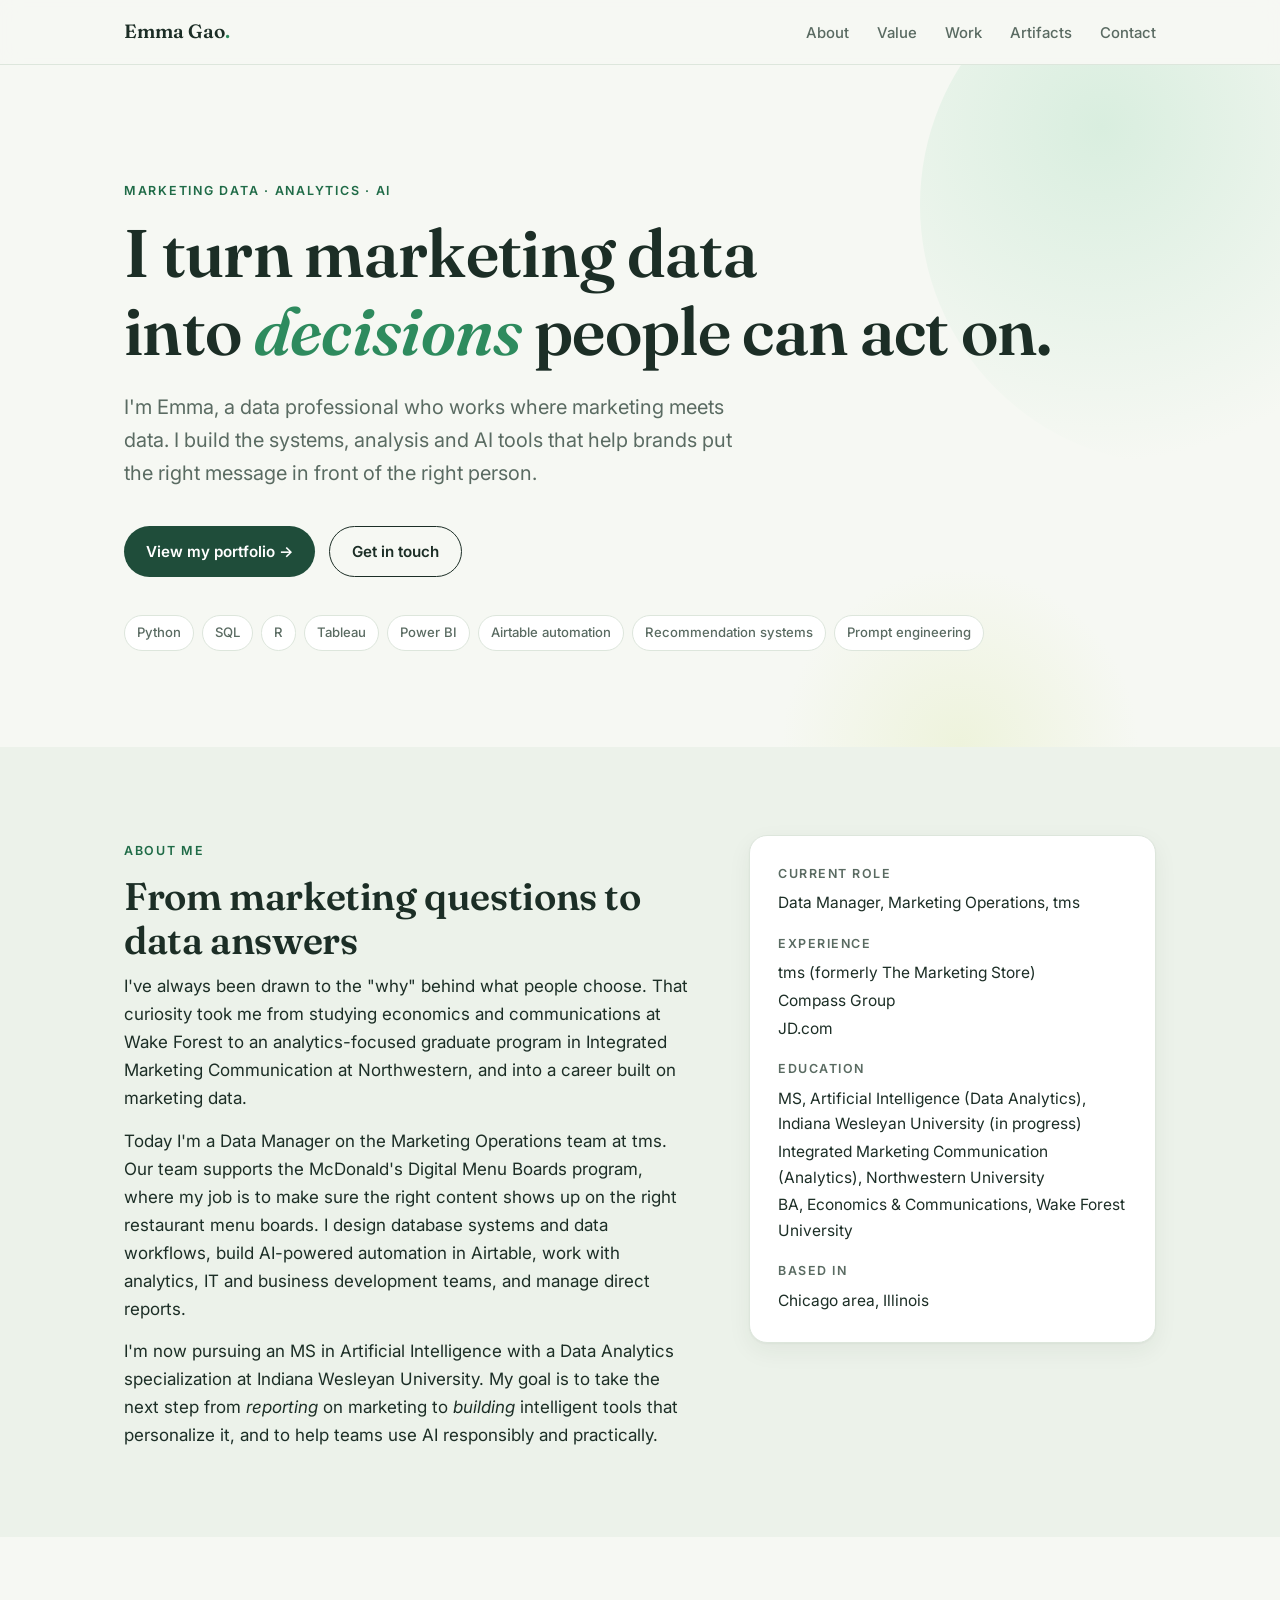
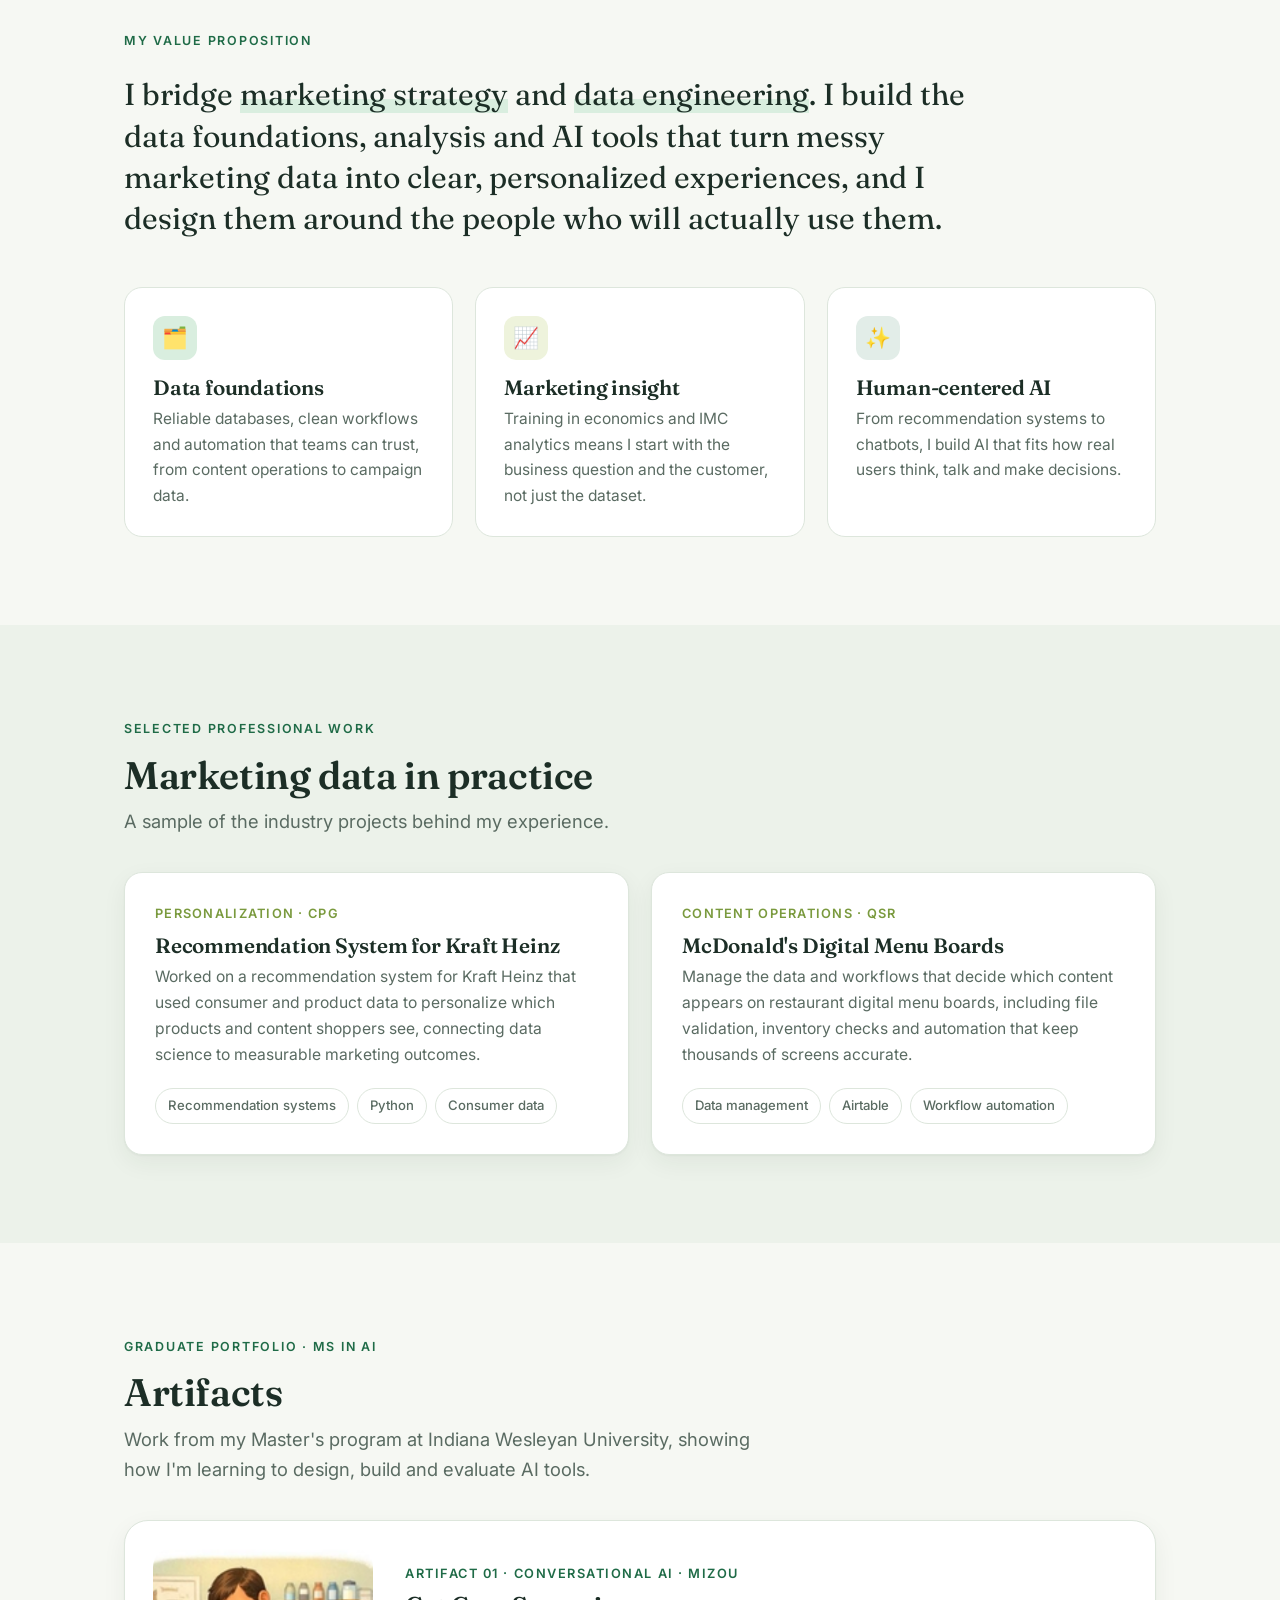
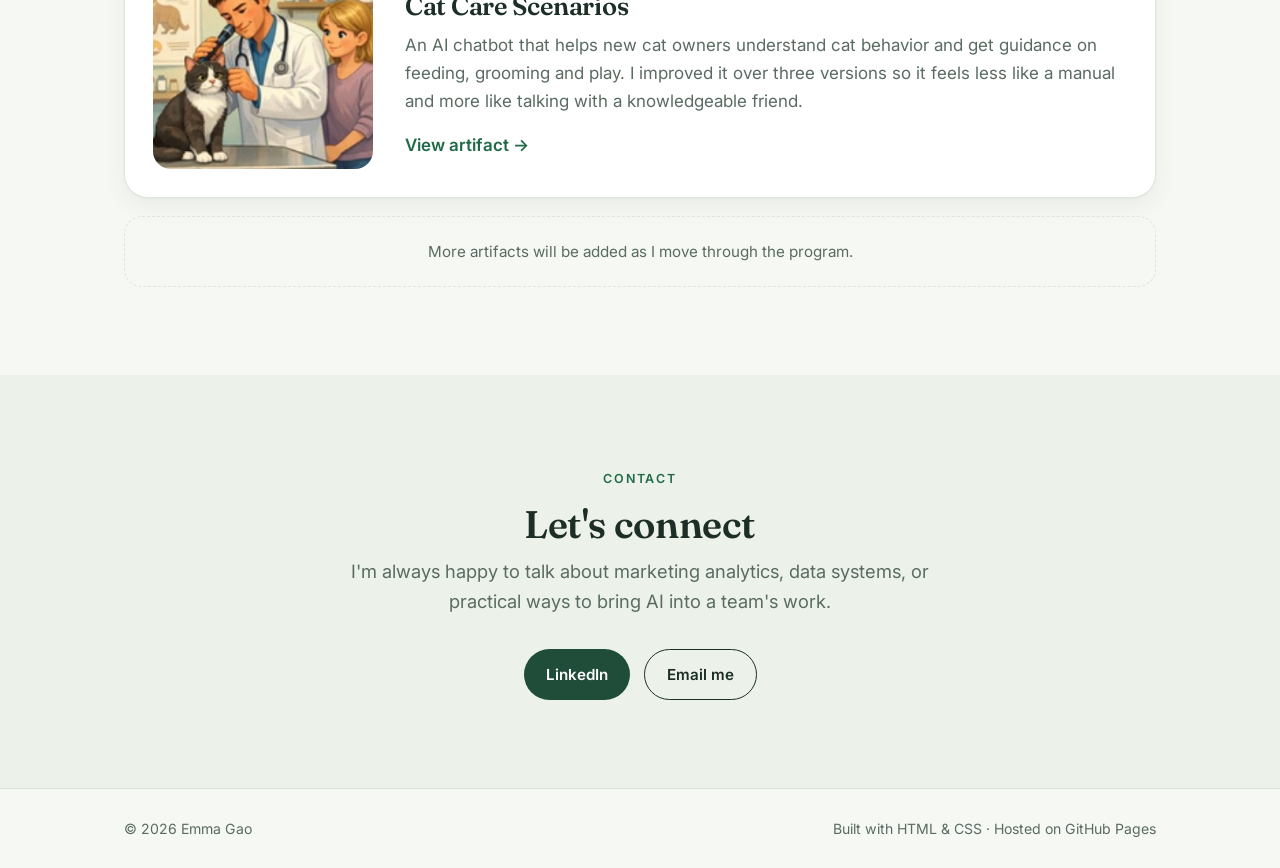
==== index.html @ 6e809ac0 "Add portfolio site with Artifact 1: First-Time Cat Parent Assistant Co-Authored-By: Claude Opus 5.5 " ====
<!DOCTYPE html>
<html lang="en">
<head>
  <meta charset="UTF-8">
  <meta name="viewport" content="width=device-width, initial-scale=1.0">
  <title>Emma Gao — Marketing Data & AI</title>
  <meta name="description" content="Emma Gao — data professional specializing in marketing analytics, data systems, and practical AI.">
  <link rel="preconnect" href="https://fonts.googleapis.com">
  <link rel="preconnect" href="https://fonts.gstatic.com" crossorigin>
  <link href="https://fonts.googleapis.com/css2?family=Fraunces:ital,opsz,wght@0,9..144,500;0,9..144,600;1,9..144,500&family=Inter:wght@400;500;600;700&display=swap" rel="stylesheet">
  <link rel="stylesheet" href="assets/style.css">
</head>
<body>

  <nav class="nav">
    <div class="wrap">
      <a href="#" class="brand">Emma Gao<span>.</span></a>
      <ul>
        <li><a href="#about">About</a></li>
        <li><a href="#value">Value</a></li>
        <li><a href="#work">Work</a></li>
        <li><a href="#artifacts">Artifacts</a></li>
        <li><a href="#contact">Contact</a></li>
      </ul>
    </div>
  </nav>

  <!-- ============ HERO ============ -->
  <header class="hero">
    <div class="wrap">
      <span class="eyebrow">Marketing Data · Analytics · AI</span>
      <h1>I turn marketing data<br>into <em>decisions</em> people can act on.</h1>
      <p class="lead">I'm Emma, a data professional who works where marketing meets data. I build the systems, analysis and AI tools that help brands put the right message in front of the right person.</p>
      <div class="actions">
        <a href="#artifacts" class="btn btn-primary">View my portfolio →</a>
        <a href="#contact" class="btn btn-ghost">Get in touch</a>
      </div>
      <div class="tags">
        <span class="tag">Python</span>
        <span class="tag">SQL</span>
        <span class="tag">R</span>
        <span class="tag">Tableau</span>
        <span class="tag">Power BI</span>
        <span class="tag">Airtable automation</span>
        <span class="tag">Recommendation systems</span>
        <span class="tag">Prompt engineering</span>
      </div>
    </div>
  </header>

  <!-- ============ ABOUT / BIO ============ -->
  <section id="about" class="alt">
    <div class="wrap about-grid">
      <div>
        <span class="eyebrow">About me</span>
        <h2>From marketing questions to data answers</h2>
        <p>I've always been drawn to the "why" behind what people choose. That curiosity took me from studying economics and communications at Wake Forest to an analytics-focused graduate program in Integrated Marketing Communication at Northwestern, and into a career built on marketing data.</p>
        <p>Today I'm a Data Manager on the Marketing Operations team at tms. Our team supports the McDonald's Digital Menu Boards program, where my job is to make sure the right content shows up on the right restaurant menu boards. I design database systems and data workflows, build AI-powered automation in Airtable, work with analytics, IT and business development teams, and manage direct reports.</p>
        <p>I'm now pursuing an MS in Artificial Intelligence with a Data Analytics specialization at Indiana Wesleyan University. My goal is to take the next step from <em>reporting</em> on marketing to <em>building</em> intelligent tools that personalize it, and to help teams use AI responsibly and practically.</p>
      </div>
      <aside class="facts">
        <h4>Current role</h4>
        <p>Data Manager, Marketing Operations, tms</p>
        <h4>Experience</h4>
        <p>tms (formerly The Marketing Store)</p>
        <p>Compass Group</p>
        <p>JD.com</p>
        <h4>Education</h4>
        <p>MS, Artificial Intelligence (Data Analytics), Indiana Wesleyan University (in progress)</p>
        <p>Integrated Marketing Communication (Analytics), Northwestern University</p>
        <p>BA, Economics &amp; Communications, Wake Forest University</p>
        <h4>Based in</h4>
        <p>Chicago area, Illinois</p>
      </aside>
    </div>
  </section>

  <!-- ============ VALUE PROPOSITION ============ -->
  <section id="value">
    <div class="wrap">
      <span class="eyebrow">My value proposition</span>
      <p class="value-statement">I bridge <mark>marketing strategy</mark> and <mark>data engineering</mark>. I build the data foundations, analysis and AI tools that turn messy marketing data into clear, personalized experiences, and I design them around the people who will actually use them.</p>
      <div class="pillars">
        <div class="pillar">
          <div class="icon">🗂️</div>
          <h3>Data foundations</h3>
          <p>Reliable databases, clean workflows and automation that teams can trust, from content operations to campaign data.</p>
        </div>
        <div class="pillar">
          <div class="icon">📈</div>
          <h3>Marketing insight</h3>
          <p>Training in economics and IMC analytics means I start with the business question and the customer, not just the dataset.</p>
        </div>
        <div class="pillar">
          <div class="icon">✨</div>
          <h3>Human-centered AI</h3>
          <p>From recommendation systems to chatbots, I build AI that fits how real users think, talk and make decisions.</p>
        </div>
      </div>
    </div>
  </section>

  <!-- ============ PROFESSIONAL WORK ============ -->
  <section id="work" class="alt">
    <div class="wrap">
      <span class="eyebrow">Selected professional work</span>
      <h2>Marketing data in practice</h2>
      <p class="lead">A sample of the industry projects behind my experience.</p>
      <div class="grid-2">
        <article class="card">
          <span class="meta">Personalization · CPG</span>
          <h3>Recommendation System for Kraft Heinz</h3>
          <p>Worked on a recommendation system for Kraft Heinz that used consumer and product data to personalize which products and content shoppers see, connecting data science to measurable marketing outcomes.</p>
          <div class="tags"><span class="tag">Recommendation systems</span><span class="tag">Python</span><span class="tag">Consumer data</span></div>
        </article>
        <article class="card">
          <span class="meta">Content Operations · QSR</span>
          <h3>McDonald's Digital Menu Boards</h3>
          <p>Manage the data and workflows that decide which content appears on restaurant digital menu boards, including file validation, inventory checks and automation that keep thousands of screens accurate.</p>
          <div class="tags"><span class="tag">Data management</span><span class="tag">Airtable</span><span class="tag">Workflow automation</span></div>
        </article>
      </div>
    </div>
  </section>

  <!-- ============ ARTIFACTS ============ -->
  <section id="artifacts">
    <div class="wrap">
      <span class="eyebrow">Graduate portfolio · MS in AI</span>
      <h2>Artifacts</h2>
      <p class="lead">Work from my Master's program at Indiana Wesleyan University, showing how I'm learning to design, build and evaluate AI tools.</p>

      <a href="artifacts/cat-care-bot.html" class="artifact-card">
        <div class="artifact-art" aria-hidden="true" style="background-image:url(images/cat-bot-thumb.png);background-size:cover;background-position:center"></div>
        <div>
          <span class="num">Artifact 01 · Conversational AI · Mizou</span>
          <h3>Cat Care Scenarios</h3>
          <p>An AI chatbot that helps new cat owners understand cat behavior and get guidance on feeding, grooming and play. I improved it over three versions so it feels less like a manual and more like talking with a knowledgeable friend.</p>
          <span class="more">View artifact →</span>
        </div>
      </a>

      <div class="coming">More artifacts will be added as I move through the program.</div>
    </div>
  </section>

  <!-- ============ CONTACT ============ -->
  <section id="contact" class="alt contact">
    <div class="wrap">
      <span class="eyebrow">Contact</span>
      <h2>Let's connect</h2>
      <p class="lead">I'm always happy to talk about marketing analytics, data systems, or practical ways to bring AI into a team's work.</p>
      <div class="actions">
        <!-- TODO: replace with your LinkedIn URL and email address -->
        <a href="https://www.linkedin.com/in/YOUR-LINKEDIN" class="btn btn-primary" target="_blank" rel="noopener">LinkedIn</a>
        <a href="mailto:YOUR-EMAIL@example.com" class="btn btn-ghost">Email me</a>
      </div>
    </div>
  </section>

  <footer>
    <div class="wrap">
      <span>© 2026 Emma Gao</span>
      <span>Built with HTML &amp; CSS · Hosted on GitHub Pages</span>
    </div>
  </footer>

</body>
</html>
---- assets/style.css ----
/* ============ Emma Gao — Portfolio ============ */
:root {
  --bg: #F6F8F3;
  --bg-alt: #ECF2EA;
  --card: #FFFFFF;
  --ink: #1C2E26;
  --muted: #5A6B62;
  --line: #DDE6DC;
  --accent: #2E8B5E;
  --accent-dark: #1F6B47;
  --accent-soft: #D9EEDF;
  --sage: #7A9A3E;
  --sage-soft: #EEF3DC;
  --radius: 18px;
  --shadow: 0 1px 2px rgba(28,46,38,.04), 0 8px 24px rgba(28,46,38,.06);
  --max: 1080px;
}

* { box-sizing: border-box; margin: 0; padding: 0; }
html { scroll-behavior: smooth; }
body {
  font-family: "Inter", system-ui, -apple-system, "Segoe UI", sans-serif;
  background: var(--bg);
  color: var(--ink);
  line-height: 1.65;
  font-size: 17px;
  -webkit-font-smoothing: antialiased;
}
img { max-width: 100%; display: block; }
a { color: var(--accent-dark); text-decoration: none; }
a:hover { text-decoration: underline; }

h1, h2, h3 { font-family: "Fraunces", Georgia, serif; font-weight: 600; line-height: 1.15; letter-spacing: -0.01em; }
h1 { font-size: clamp(2.6rem, 6vw, 4.2rem); }
h2 { font-size: clamp(1.8rem, 3.5vw, 2.4rem); margin-bottom: .6rem; }
h3 { font-size: 1.3rem; margin-bottom: .4rem; }
p + p { margin-top: .9rem; }

.wrap { max-width: var(--max); margin: 0 auto; padding: 0 24px; }
section { padding: 88px 0; }
.alt { background: var(--bg-alt); }

.eyebrow {
  display: inline-block;
  font-size: .78rem; font-weight: 600; letter-spacing: .14em; text-transform: uppercase;
  color: var(--accent-dark);
  margin-bottom: .8rem;
}
.lead { font-size: 1.15rem; color: var(--muted); max-width: 640px; }

/* ---------- Nav ---------- */
.nav {
  position: sticky; top: 0; z-index: 10;
  background: rgba(246,248,243,.88);
  backdrop-filter: blur(10px);
  border-bottom: 1px solid var(--line);
}
.nav .wrap { display: flex; align-items: center; justify-content: space-between; height: 64px; }
.brand { font-family: "Fraunces", serif; font-weight: 600; font-size: 1.2rem; color: var(--ink); }
.brand span { color: var(--accent); }
.nav ul { display: flex; gap: 28px; list-style: none; }
.nav ul a { color: var(--muted); font-size: .93rem; font-weight: 500; }
.nav ul a:hover { color: var(--ink); text-decoration: none; }

/* ---------- Buttons ---------- */
.btn {
  display: inline-flex; align-items: center; gap: 8px;
  padding: 12px 22px; border-radius: 999px;
  font-weight: 600; font-size: .95rem;
  transition: transform .15s ease, background .15s ease, box-shadow .15s ease;
}
.btn:hover { text-decoration: none; transform: translateY(-1px); }
.btn-primary { background: #1F4D3A; color: #fff; }
.btn-primary:hover { background: #1F6B47; box-shadow: var(--shadow); }
.btn-ghost { border: 1.5px solid var(--ink); color: var(--ink); }
.btn-ghost:hover { background: var(--ink); color: #fff; }

/* ---------- Hero ---------- */
.hero { padding: 110px 0 96px; position: relative; overflow: hidden; }
.hero::before {
  content: ""; position: absolute; right: -160px; top: -120px;
  width: 520px; height: 520px; border-radius: 50%;
  background: radial-gradient(circle at 35% 35%, var(--accent-soft), transparent 70%);
  z-index: -1;
}
.hero::after {
  content: ""; position: absolute; right: 140px; bottom: -180px;
  width: 360px; height: 360px; border-radius: 50%;
  background: radial-gradient(circle, var(--sage-soft), transparent 70%);
  z-index: -1;
}
.hero h1 em { font-style: italic; color: var(--accent); }
.hero .lead { margin: 1.4rem 0 2.2rem; font-size: 1.25rem; }
.hero .actions { display: flex; gap: 14px; flex-wrap: wrap; }
.tags { display: flex; flex-wrap: wrap; gap: 8px; margin-top: 2.4rem; }
.tag {
  font-size: .82rem; font-weight: 500; color: var(--muted);
  background: var(--card); border: 1px solid var(--line);
  padding: 6px 12px; border-radius: 999px;
}

/* ---------- About ---------- */
.about-grid { display: grid; grid-template-columns: 1.4fr 1fr; gap: 56px; align-items: start; }
.facts { background: var(--card); border: 1px solid var(--line); border-radius: var(--radius); padding: 28px; box-shadow: var(--shadow); }
.facts h4 { font-size: .78rem; letter-spacing: .12em; text-transform: uppercase; color: var(--muted); margin: 18px 0 6px; font-weight: 600; }
.facts h4:first-child { margin-top: 0; }
.facts p { font-size: .97rem; margin: 0; }
.facts p + p { margin-top: 2px; }

/* ---------- Value prop ---------- */
.value-statement {
  font-family: "Fraunces", serif; font-size: clamp(1.4rem, 2.6vw, 1.9rem);
  line-height: 1.35; max-width: 860px; margin: .6rem 0 3rem;
}
.value-statement mark { background: linear-gradient(transparent 62%, var(--accent-soft) 62%); color: inherit; }
.pillars { display: grid; grid-template-columns: repeat(3, 1fr); gap: 22px; }
.pillar { background: var(--card); border: 1px solid var(--line); border-radius: var(--radius); padding: 28px; }
.pillar .icon {
  width: 44px; height: 44px; border-radius: 12px;
  display: grid; place-items: center; font-size: 1.3rem;
  background: var(--accent-soft); margin-bottom: 16px;
}
.pillar:nth-child(2) .icon { background: var(--sage-soft); }
.pillar:nth-child(3) .icon { background: #E2EDE8; }
.pillar p { color: var(--muted); font-size: .97rem; }

/* ---------- Cards ---------- */
.grid-2 { display: grid; grid-template-columns: repeat(2, 1fr); gap: 22px; margin-top: 2.2rem; }
.card {
  background: var(--card); border: 1px solid var(--line); border-radius: var(--radius);
  padding: 30px; box-shadow: var(--shadow);
  display: flex; flex-direction: column;
}
.card .meta { font-size: .8rem; font-weight: 600; letter-spacing: .1em; text-transform: uppercase; color: var(--sage); margin-bottom: 10px; }
.card p { color: var(--muted); font-size: .98rem; }
.card .tags { margin-top: auto; padding-top: 20px; }

.artifact-card {
  display: grid; grid-template-columns: 220px 1fr; gap: 32px; align-items: center;
  background: var(--card); border: 1px solid var(--line); border-radius: 24px;
  padding: 28px; box-shadow: var(--shadow); margin-top: 2.2rem;
  transition: transform .2s ease, box-shadow .2s ease;
  color: inherit;
}
.artifact-card:hover { transform: translateY(-3px); box-shadow: 0 16px 40px rgba(28,46,38,.10); text-decoration: none; }
.artifact-art {
  aspect-ratio: 1; border-radius: 18px;
  background: linear-gradient(145deg, var(--accent-soft), var(--sage-soft));
  display: grid; place-items: center; font-size: 4.2rem;
}
.artifact-card .num { font-size: .8rem; font-weight: 600; letter-spacing: .12em; text-transform: uppercase; color: var(--accent-dark); }
.artifact-card h3 { font-size: 1.6rem; margin: 6px 0 10px; }
.artifact-card p { color: var(--muted); }
.artifact-card .more { display: inline-block; margin-top: 16px; font-weight: 600; color: var(--accent-dark); }
.coming {
  margin-top: 18px; padding: 22px 28px; border: 1.5px dashed var(--line); border-radius: 18px;
  color: var(--muted); font-size: .95rem; text-align: center;
}

/* ---------- Contact / footer ---------- */
.contact { text-align: center; }
.contact .lead { margin: 0 auto 2rem; }
.contact .actions { display: flex; justify-content: center; gap: 14px; flex-wrap: wrap; }
footer { border-top: 1px solid var(--line); padding: 28px 0; color: var(--muted); font-size: .88rem; }
footer .wrap { display: flex; justify-content: space-between; flex-wrap: wrap; gap: 8px; }

/* ============ Artifact page ============ */
.art-hero { padding: 72px 0 56px; }
.back { font-size: .92rem; font-weight: 500; color: var(--muted); display: inline-block; margin-bottom: 28px; }
.art-hero h1 { font-size: clamp(2.2rem, 5vw, 3.4rem); max-width: 800px; }
.art-hero .lead { margin-top: 1.2rem; }
.summary-strip {
  display: grid; grid-template-columns: repeat(4, 1fr); gap: 1px;
  background: var(--line); border: 1px solid var(--line); border-radius: var(--radius);
  overflow: hidden; margin-top: 2.6rem;
}
.summary-strip div { background: var(--card); padding: 18px 20px; }
.summary-strip small { display: block; font-size: .74rem; letter-spacing: .12em; text-transform: uppercase; color: var(--muted); font-weight: 600; margin-bottom: 4px; }
.summary-strip strong { font-weight: 600; font-size: .98rem; }

.art-layout { display: grid; grid-template-columns: 210px 1fr; gap: 56px; padding: 24px 0 96px; }
.toc { position: sticky; top: 96px; align-self: start; }
.toc p { font-size: .74rem; letter-spacing: .12em; text-transform: uppercase; color: var(--muted); font-weight: 600; margin-bottom: 10px; }
.toc ol { list-style: none; border-left: 2px solid var(--line); }
.toc a { display: block; padding: 5px 0 5px 14px; color: var(--muted); font-size: .92rem; margin-left: -2px; border-left: 2px solid transparent; }
.toc a:hover { color: var(--ink); border-left-color: var(--accent); text-decoration: none; }

.block { padding: 0 0 52px; scroll-margin-top: 90px; }
.block h2 { font-size: 1.75rem; display: flex; align-items: baseline; gap: 12px; }
.block h2 .n { font-family: "Inter", sans-serif; font-size: .8rem; font-weight: 600; color: var(--accent-dark); letter-spacing: .08em; }
.block p, .block li { color: #33453C; }
.block ul { padding-left: 1.2rem; margin-top: .6rem; }
.block li + li { margin-top: .35rem; }

.callout {
  background: var(--accent-soft); border-radius: 14px; padding: 20px 24px; margin-top: 1rem;
  font-family: "Fraunces", serif; font-size: 1.2rem; line-height: 1.45; color: var(--ink);
}

/* Timeline */
.timeline { position: relative; margin-top: 1.4rem; padding-left: 34px; }
.timeline::before { content: ""; position: absolute; left: 11px; top: 8px; bottom: 8px; width: 2px; background: var(--line); }
.step { position: relative; background: var(--card); border: 1px solid var(--line); border-radius: 16px; padding: 22px 24px; margin-bottom: 16px; }
.step::before {
  content: ""; position: absolute; left: -29px; top: 26px;
  width: 14px; height: 14px; border-radius: 50%;
  background: var(--card); border: 3px solid var(--accent);
}
.step .v { font-size: .78rem; font-weight: 700; letter-spacing: .1em; text-transform: uppercase; color: var(--accent-dark); }
.step h3 { font-family: "Inter", sans-serif; font-size: 1.05rem; font-weight: 600; margin: 4px 0 12px; }
.step .row { display: grid; grid-template-columns: 92px 1fr; gap: 10px; font-size: .96rem; }
.step .row + .row { margin-top: 8px; }
.step .row b { font-size: .78rem; letter-spacing: .08em; text-transform: uppercase; color: var(--muted); padding-top: 3px; }
.step .row.fix b { color: var(--sage); }

/* Prompt rules */
.rules { display: grid; grid-template-columns: repeat(3, 1fr); gap: 14px; margin-top: 1.2rem; }
.rule { background: var(--card); border: 1px solid var(--line); border-radius: 14px; padding: 18px; }
.rule .k { font-size: 1.4rem; }
.rule h4 { font-size: .98rem; margin: 8px 0 4px; }
.rule p { font-size: .9rem; color: var(--muted); }

/* Screenshots */
.shots { display: grid; grid-template-columns: repeat(3, 1fr); gap: 16px; margin-top: 1.2rem; }
.shot { margin: 0; }
.shot img, .shot .ph {
  width: 100%; aspect-ratio: 3 / 4; object-fit: cover; object-position: top;
  border-radius: 14px; border: 1px solid var(--line); background: var(--card);
}
.shot .ph {
  display: grid; place-items: center; text-align: center; padding: 18px;
  border: 1.5px dashed #C9D8CB; color: var(--muted); font-size: .88rem;
}
.shot figcaption { font-size: .85rem; color: var(--muted); margin-top: 8px; }

/* Tools */
.chips { display: flex; flex-wrap: wrap; gap: 10px; margin-top: 1rem; }
.chip { background: var(--card); border: 1px solid var(--line); border-radius: 12px; padding: 10px 14px; font-size: .93rem; }
.chip b { display: block; font-size: .72rem; letter-spacing: .1em; text-transform: uppercase; color: var(--muted); font-weight: 600; }

/* ---------- Responsive ---------- */
@media (max-width: 860px) {
  .nav ul { display: none; }
  .about-grid, .pillars, .grid-2, .rules, .shots, .art-layout { grid-template-columns: 1fr; }
  .artifact-card { grid-template-columns: 1fr; }
  .artifact-art { aspect-ratio: 16/7; }
  .summary-strip { grid-template-columns: repeat(2, 1fr); }
  .toc { display: none; }
  section { padding: 64px 0; }
}

/* spacing after lists */
.block ul + p, .block .timeline + p { margin-top: .9rem; }

/* Evidence screenshots */
.shot-wide, .shot-card { margin: 1rem 0 0; }
.shot-wide img { width: 100%; border-radius: 14px; border: 1px solid var(--line); box-shadow: var(--shadow); }
.shot-card { max-width: 380px; margin-top: 1.4rem; }
.shot-card img { width: 100%; border-radius: 14px; border: 1px solid var(--line); }
.shot-wide figcaption, .shot-card figcaption { font-size: .85rem; color: var(--muted); margin-top: 8px; }
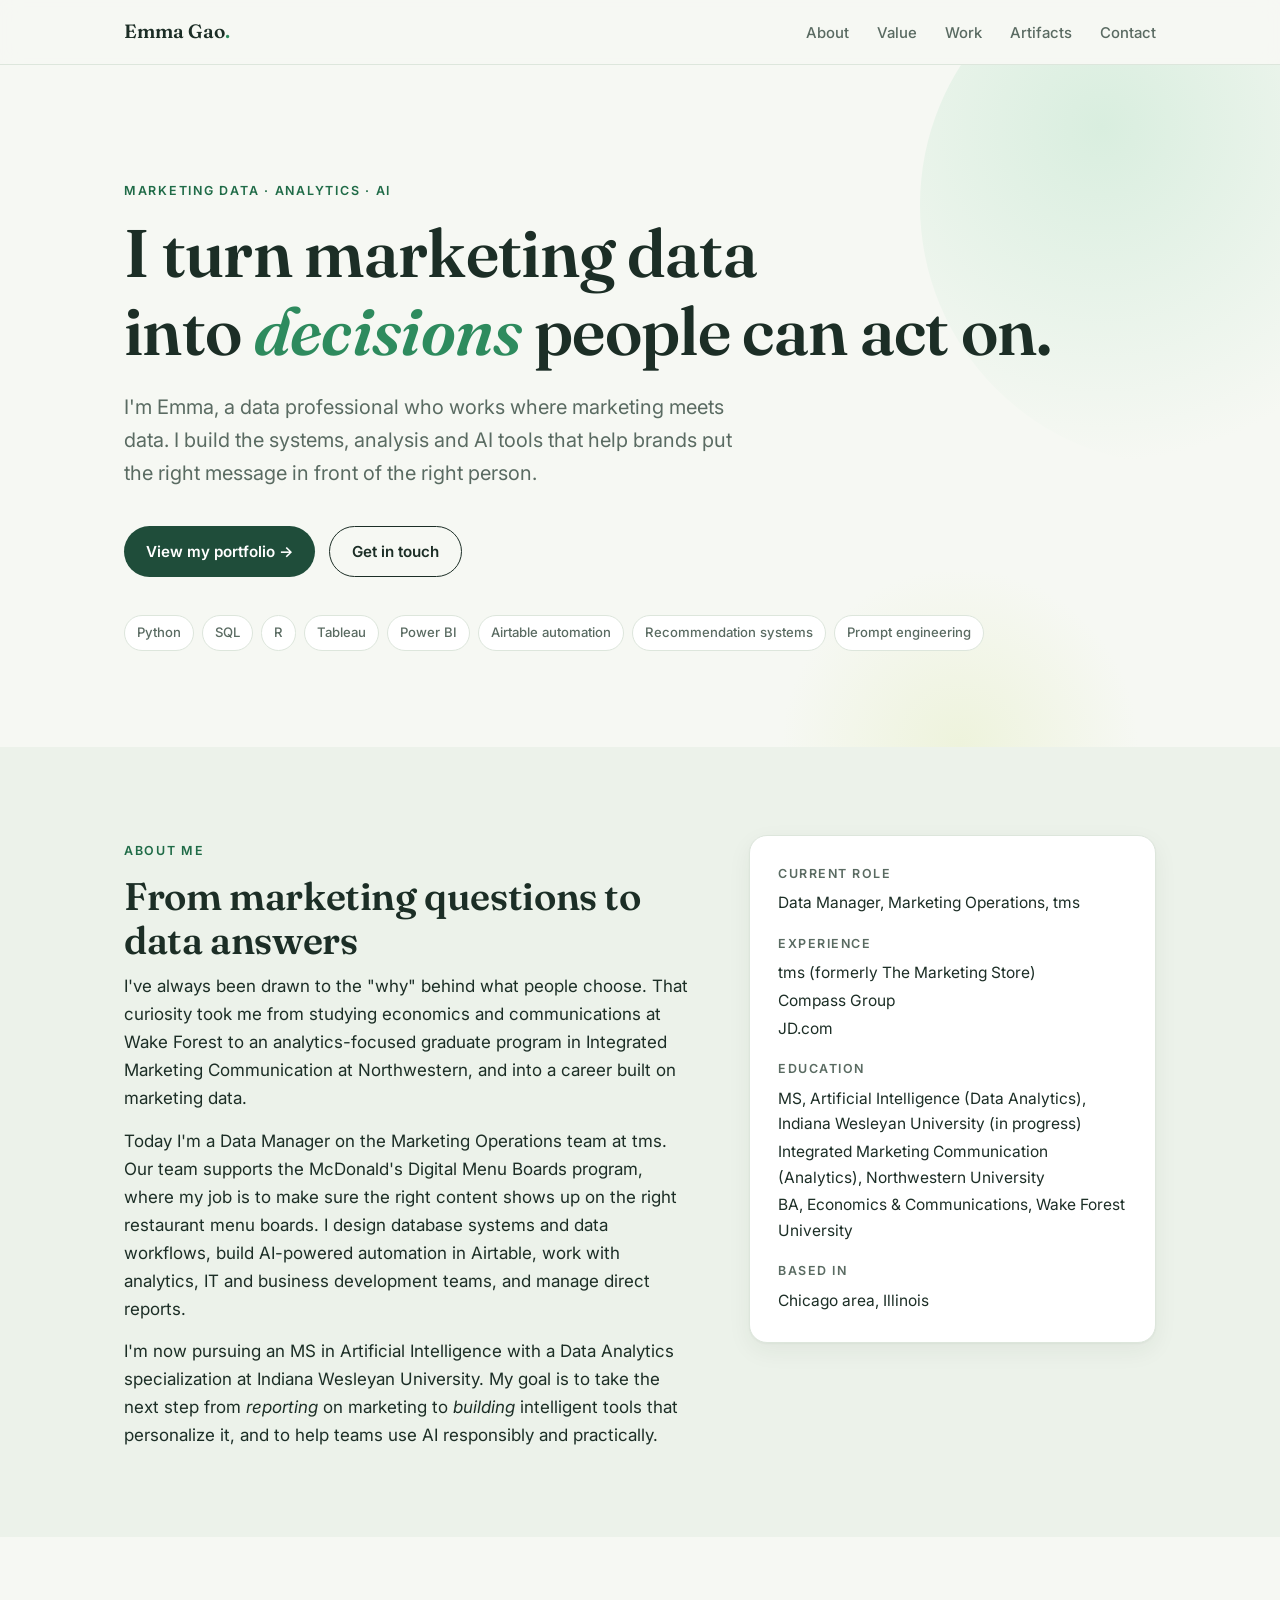
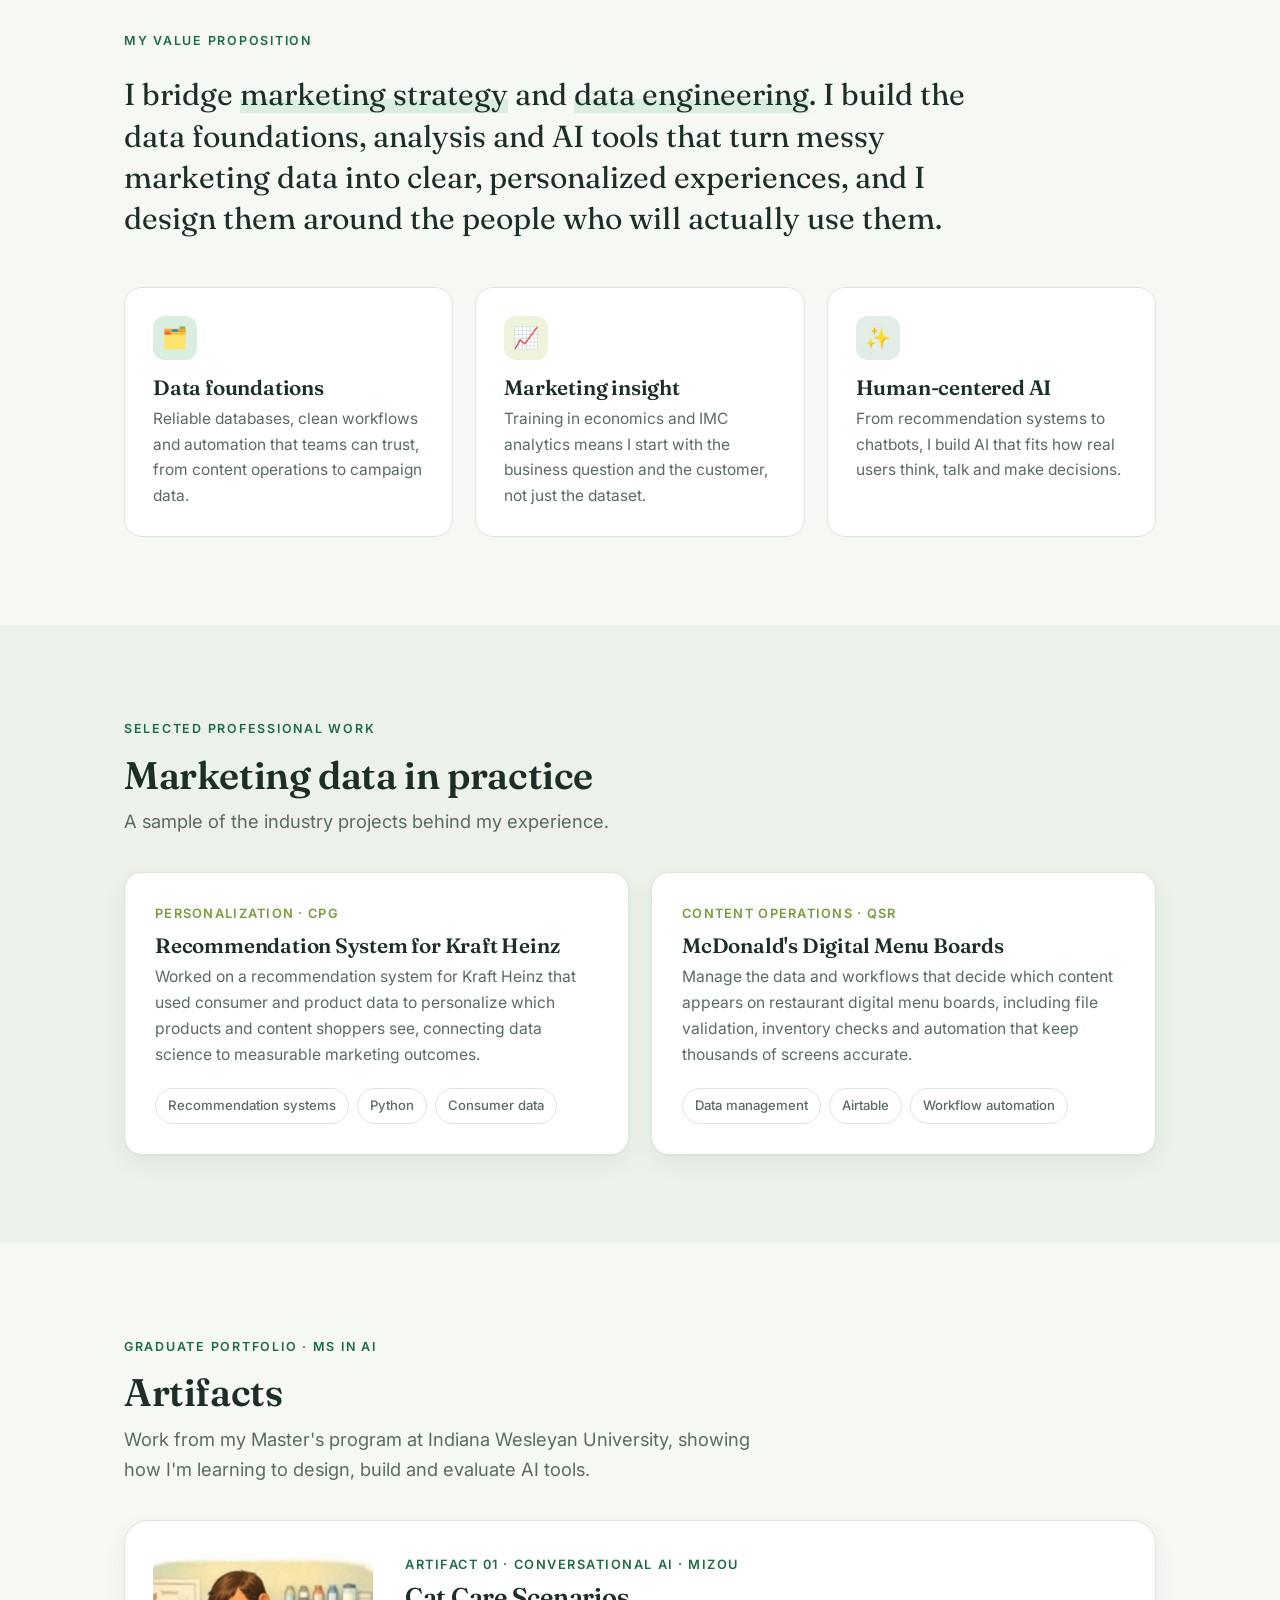
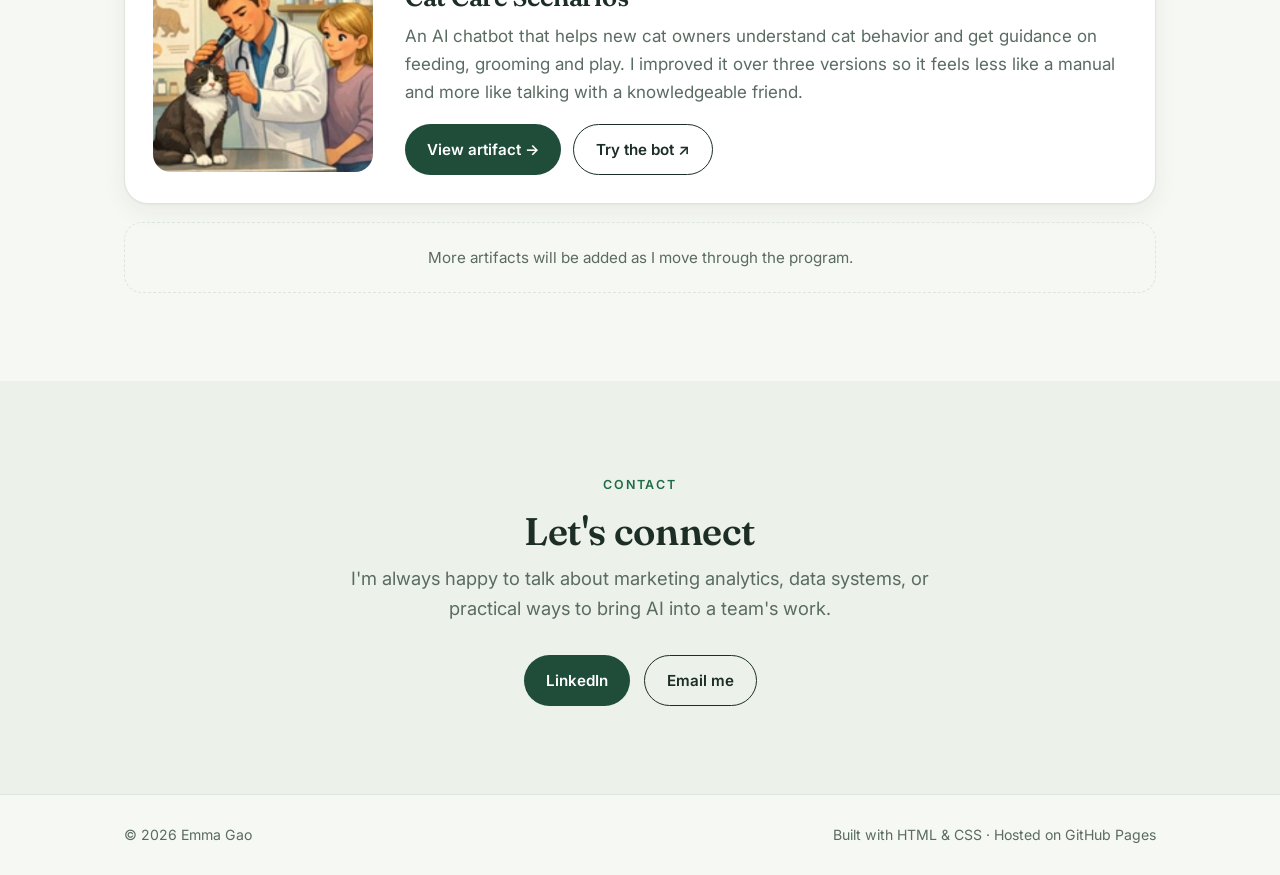
==== commit b4aff273: "Add 'Try the bot' links to the Mizou Cat Care Scenarios bot Co-Authored-By: Claude Opus 5.5 <noreply" ====
--- a/index.html
+++ b/index.html
@@ -130,15 +130,18 @@
       <h2>Artifacts</h2>
       <p class="lead">Work from my Master's program at Indiana Wesleyan University, showing how I'm learning to design, build and evaluate AI tools.</p>
 
-      <a href="artifacts/cat-care-bot.html" class="artifact-card">
-        <div class="artifact-art" aria-hidden="true" style="background-image:url(images/cat-bot-thumb.png);background-size:cover;background-position:center"></div>
+      <div class="artifact-card">
+        <a href="artifacts/cat-care-bot.html" class="artifact-art" aria-label="View Cat Care Scenarios artifact" style="background-image:url(images/cat-bot-thumb.png);background-size:cover;background-position:center"></a>
         <div>
           <span class="num">Artifact 01 · Conversational AI · Mizou</span>
-          <h3>Cat Care Scenarios</h3>
+          <h3><a href="artifacts/cat-care-bot.html" style="color:inherit">Cat Care Scenarios</a></h3>
           <p>An AI chatbot that helps new cat owners understand cat behavior and get guidance on feeding, grooming and play. I improved it over three versions so it feels less like a manual and more like talking with a knowledgeable friend.</p>
-          <span class="more">View artifact →</span>
+          <div class="card-links">
+            <a href="artifacts/cat-care-bot.html" class="btn btn-primary">View artifact →</a>
+            <a href="https://mizou.com/preview-bot?ID=165916" class="btn btn-ghost" target="_blank" rel="noopener">Try the bot ↗</a>
+          </div>
         </div>
-      </a>
+      </div>
 
       <div class="coming">More artifacts will be added as I move through the program.</div>
     </div>
--- a/assets/style.css
+++ b/assets/style.css
@@ -258,3 +258,6 @@
 .shot-card { max-width: 380px; margin-top: 1.4rem; }
 .shot-card img { width: 100%; border-radius: 14px; border: 1px solid var(--line); }
 .shot-wide figcaption, .shot-card figcaption { font-size: .85rem; color: var(--muted); margin-top: 8px; }
+
+.card-links { display: flex; gap: 12px; flex-wrap: wrap; margin-top: 18px; }
+.artifact-card:has(.card-links):hover { transform: none; }
